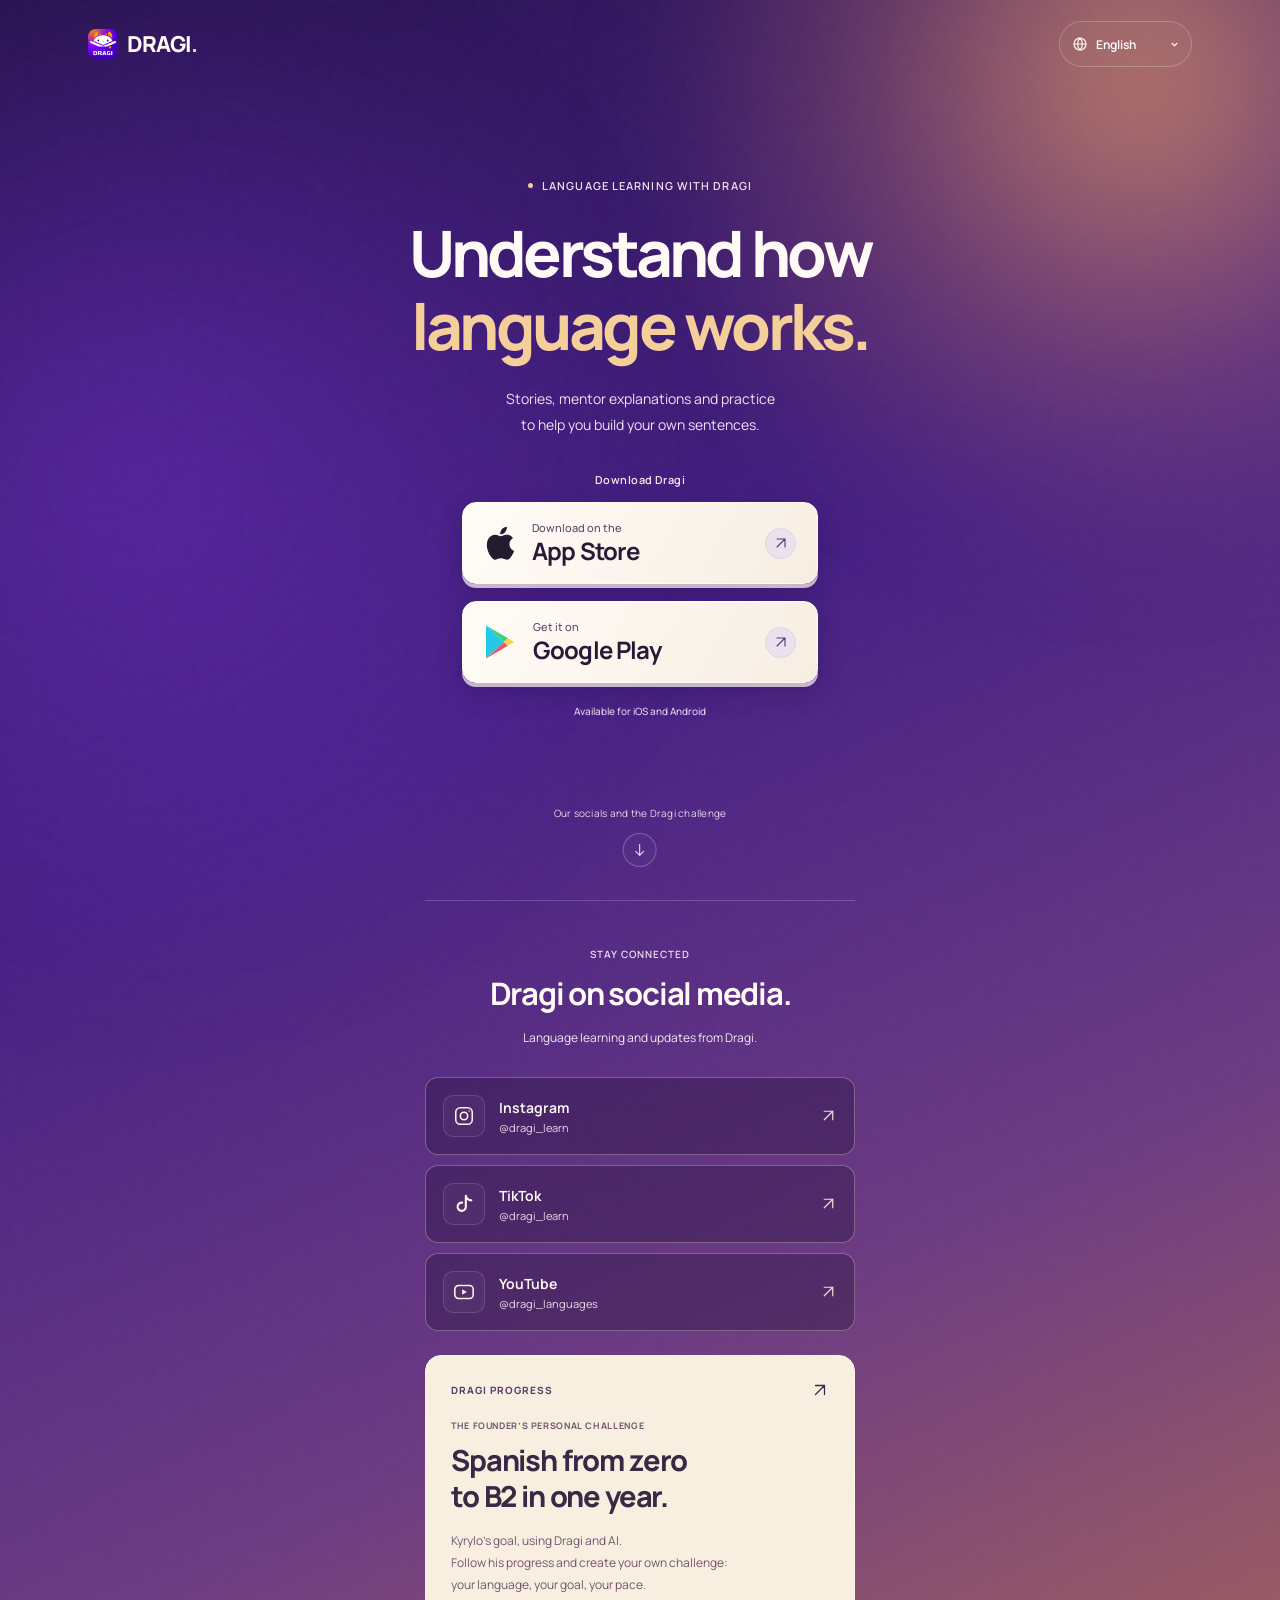
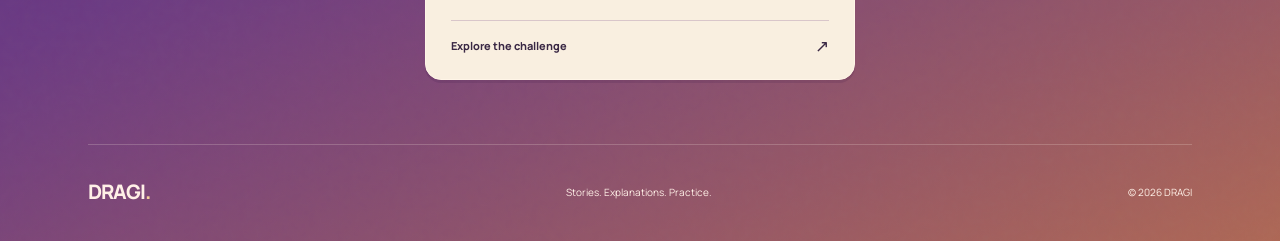
==== index.html @ 4026ea05 "Build multilingual Dragi social app download hub" ====
<!doctype html>
<html lang="en">
<head>
  <meta charset="UTF-8">
  <meta name="viewport" content="width=device-width, initial-scale=1, viewport-fit=cover">
  <meta name="theme-color" content="#32166b">
  <meta name="description" content="Learn languages through stories, mentor explanations and practice. Download Dragi for iOS and Android. Follow the founder’s Spanish challenge or create your own.">
  <meta property="og:type" content="website">
  <meta property="og:title" content="Dragi — understand how language works">
  <meta property="og:description" content="Learn languages through stories, mentor explanations and practice. Download Dragi for iOS and Android. Follow the founder’s Spanish challenge or create your own.">
  <meta property="og:image" content="https://dragi-app.github.io/dragi-linktree-social-media/assets/social-preview.png">
  <meta property="og:image:width" content="1200">
  <meta property="og:image:height" content="630">
  <meta property="og:image:alt" content="Dragi — understand how language works. Download for iOS and Android.">
  <meta name="twitter:card" content="summary_large_image">
  <title>Dragi — understand how language works</title>
  <link rel="icon" type="image/png" href="./assets/app-icon.png">
  <link rel="preload" href="./assets/manrope-variable.ttf" as="font" type="font/ttf" crossorigin>
  <link rel="stylesheet" href="./style.css">
  <script src="./app.js" defer></script>
</head>
<body>
  <a class="skip-link" href="#download" data-copy="skip">Skip to downloads</a>
  <svg class="icon-library" xmlns="http://www.w3.org/2000/svg" aria-hidden="true">
    <symbol id="i-arrow" viewBox="0 0 24 24"><path d="M6 18 18 6M6 6h12v12"/></symbol>
    <symbol id="i-down" viewBox="0 0 24 24"><path d="M12 4v16m-6-6 6 6 6-6"/></symbol>
    <symbol id="i-globe" viewBox="0 0 24 24"><circle cx="12" cy="12" r="9"/><path d="M3 12h18M12 3c5 5 5 13 0 18-5-5-5-13 0-18Z"/></symbol>
    <symbol id="i-chevron" viewBox="0 0 24 24"><path d="m8 10 4 4 4-4"/></symbol>
    <symbol id="i-instagram" viewBox="0 0 24 24"><rect x="3" y="3" width="18" height="18" rx="5"/><circle cx="12" cy="12" r="4"/><circle cx="17.5" cy="6.5" r=".8" fill="currentColor" stroke="none"/></symbol>
    <symbol id="i-tiktok" viewBox="0 0 24 24"><path d="M14 3v12a4.5 4.5 0 1 1-4-4.5M14 3c1 4 3 5 6 5" stroke-width="2.3"/></symbol>
    <symbol id="i-youtube" viewBox="0 0 24 24"><rect x="2" y="5" width="20" height="14" rx="4"/><path d="m10 9 5 3-5 3V9Z" fill="currentColor" stroke="none"/></symbol>
    <symbol id="i-spark" viewBox="0 0 24 24"><path d="m12 2 2.7 7.3L22 12l-7.3 2.7L12 22l-2.7-7.3L2 12l7.3-2.7L12 2Z" fill="currentColor" stroke="none"/></symbol>
    <symbol id="i-apple" viewBox="0 0 24 28"><path d="M19.7 14.6c0-3.2 2.6-4.8 2.7-4.9-1.5-2.2-3.8-2.5-4.6-2.5-2-.2-3.9 1.2-4.9 1.2-1 0-2.6-1.2-4.3-1.1-2.2 0-4.2 1.3-5.3 3.2-2.3 3.9-.6 9.7 1.6 12.9 1.1 1.5 2.3 3.2 4 3.1 1.6-.1 2.3-1 4.3-1s2.6 1 4.4 1c1.8 0 2.9-1.5 3.9-3.1 1.2-1.8 1.7-3.5 1.8-3.6-.1-.1-3.6-1.4-3.6-5.2ZM16.4 5.1c.9-1.1 1.5-2.6 1.3-4.1-1.3.1-2.9.9-3.8 2-.8.9-1.5 2.5-1.3 3.9 1.4.1 2.9-.7 3.8-1.8Z" fill="currentColor" stroke="none"/></symbol>
    <symbol id="i-play" viewBox="0 0 32 36"><path d="M2 1.5 20 18 2 34.5Z" fill="#25c9e8"/><path d="m2 1.5 22 12.8-4 3.7Z" fill="#38d27c"/><path d="m20 18 4 3.7L2 34.5Z" fill="#fa5264"/><path d="m24 14.3 5 2.9c.6.4.6 1.2 0 1.6l-5 2.9-4-3.7Z" fill="#ffcf50"/></symbol>
  </svg>

  <div class="ambient" aria-hidden="true"><div class="ambient-warm"></div><div class="ambient-violet"></div></div>
  <header class="site-header">
    <a class="wordmark" href="#download" aria-label="Dragi"><img src="./assets/app-icon.png" alt="" width="32" height="32"><span>DRAGI<span class="brand-period">.</span></span></a>
    <div class="language-picker">
      <svg class="icon" aria-hidden="true"><use href="#i-globe"/></svg>
      <label class="sr-only" for="language" data-copy="languageLabel">Page language</label>
      <select id="language" name="language">
        <option value="en" lang="en">English</option>
        <option value="uk" lang="uk">Українська</option>
        <option value="de" lang="de">Deutsch</option>
        <option value="es" lang="es">Español</option>
      </select>
      <svg class="icon picker-chevron" aria-hidden="true"><use href="#i-chevron"/></svg>
    </div>
  </header>

  <main>
    <section class="hero" id="download" aria-labelledby="hero-title">
      <div class="hero-content">
        <p class="eyebrow"><span aria-hidden="true"></span><span data-copy="eyebrow">Language learning with Dragi</span></p>
        <h1 id="hero-title"><span data-copy="title">Understand how</span><span class="title-accent" data-copy="titleAccent">language works.</span></h1>
        <p class="hero-description" data-copy="description">Stories, mentor explanations and practice
to help you build your own sentences.</p>

        <div class="download-area">
          <p class="download-label" data-copy="downloadLabel">Download Dragi</p>
          <div class="store-links">
            <div class="store-reveal"><a class="store-button" id="app-store" href="https://apps.apple.com/us/app/dragi-language-learning/id6502047535" aria-label="Download Dragi on the App Store" data-copy-aria="appleLabel">
              <svg class="store-icon apple-icon" aria-hidden="true"><use href="#i-apple"/></svg>
              <span class="store-copy"><span class="store-caption" data-copy="appleCaption">Download on the</span><span class="store-name">App Store</span></span>
              <span class="store-arrow"><svg class="icon" aria-hidden="true"><use href="#i-arrow"/></svg></span>
            </a></div>
            <div class="store-reveal"><a class="store-button" id="google-play" href="https://play.google.com/store/apps/details?id=ua.dragi.education" aria-label="Get Dragi on Google Play" data-copy-aria="googleLabel">
              <svg class="store-icon play-icon" aria-hidden="true"><use href="#i-play"/></svg>
              <span class="store-copy"><span class="store-caption" data-copy="googleCaption">Get it on</span><span class="store-name">Google Play</span></span>
              <span class="store-arrow"><svg class="icon" aria-hidden="true"><use href="#i-arrow"/></svg></span>
            </a></div>
          </div>
          <p class="download-note" data-copy="downloadNote">Available for iOS and Android</p>
        </div>
      </div>
      <a class="scroll-cue" href="#community"><span data-copy="scroll">Our socials and the Dragi challenge</span><span class="scroll-circle"><svg class="icon" aria-hidden="true"><use href="#i-down"/></svg></span></a>
    </section>

    <section class="community" id="community" aria-labelledby="community-title" tabindex="-1">
      <p class="section-eyebrow" data-copy="communityEyebrow">Stay connected</p>
      <h2 id="community-title" data-copy="communityTitle">Dragi on social media.</h2>
      <p class="section-description" data-copy="communityDescription">Language learning and updates from Dragi.</p>
      <div class="social-links">
        <a class="social-link scroll-reveal instagram" href="https://www.instagram.com/dragi_learn?xtok=MTc1dW4wb25ld21iOQ==" target="_blank" rel="noopener noreferrer">
          <span class="social-icon"><svg class="icon" aria-hidden="true"><use href="#i-instagram"/></svg></span><span class="social-copy"><span class="social-name">Instagram</span><span class="social-handle">@dragi_learn</span></span><svg class="icon link-arrow" aria-hidden="true"><use href="#i-arrow"/></svg>
        </a>
        <a class="social-link scroll-reveal tiktok" href="https://www.tiktok.com/@dragi_learn" target="_blank" rel="noopener noreferrer">
          <span class="social-icon"><svg class="icon" aria-hidden="true"><use href="#i-tiktok"/></svg></span><span class="social-copy"><span class="social-name">TikTok</span><span class="social-handle">@dragi_learn</span></span><svg class="icon link-arrow" aria-hidden="true"><use href="#i-arrow"/></svg>
        </a>
        <a class="social-link scroll-reveal youtube" href="https://www.youtube.com/@dragi_languages" target="_blank" rel="noopener noreferrer">
          <span class="social-icon"><svg class="icon" aria-hidden="true"><use href="#i-youtube"/></svg></span><span class="social-copy"><span class="social-name">YouTube</span><span class="social-handle">@dragi_languages</span></span><svg class="icon link-arrow" aria-hidden="true"><use href="#i-arrow"/></svg>
        </a>
      </div>
      <a class="progress-card scroll-reveal" id="progress-link" href="https://progress.dragi.app/en/" target="_blank" rel="noopener noreferrer">
        <div class="progress-top"><span class="progress-brand">DRAGI PROGRESS</span><svg class="icon" aria-hidden="true"><use href="#i-arrow"/></svg></div>
        <div class="progress-body"><p class="progress-eyebrow" data-copy="progressEyebrow">The founder’s personal challenge</p><h3 data-copy="progressTitle">Spanish from zero
to B2 in one year.</h3><p data-copy="progressDescription">Kyrylo’s goal, using Dragi and AI.
Follow his progress and create your own challenge:
your language, your goal, your pace.</p></div>
        <span class="progress-cta"><span data-copy="progressCta">Explore the challenge</span><span aria-hidden="true">↗</span></span>
      </a>
    </section>
  </main>
  <footer class="site-footer"><a class="footer-brand" href="#download">DRAGI<span>.</span></a><p data-copy="footer">Stories. Explanations. Practice.</p><span>© <span id="year">2026</span> DRAGI</span></footer>
</body>
</html>
---- style.css ----
@font-face {
  font-family: Manrope;
  src: url('./assets/manrope-variable.ttf') format('truetype');
  font-weight: 200 800;
  font-style: normal;
  font-display: swap;
}
:root {
  font-family: Manrope, "Avenir Next", "Segoe UI", sans-serif;
  color: #fffaf5;
  background: #32166b;
  color-scheme: dark;
  font-synthesis: none;
  -webkit-font-smoothing: antialiased;
  --cream: #f5cf9a;
  --ink: #281a36;
}
*, *::before, *::after { box-sizing: border-box; }
html { scroll-behavior: smooth; scroll-padding-top: 24px; }
body { margin: 0; min-width: 280px; position: relative; isolation: isolate; }
a { color: inherit; text-decoration: none; -webkit-tap-highlight-color: transparent; }
button, select { font: inherit; }
svg, img { display: block; }
::selection { background: #f5cf9a; color: #32166b; }
:focus-visible { outline: 3px solid #f5cf9a; outline-offset: 5px; }
.sr-only { position: absolute; width: 1px; height: 1px; overflow: hidden; clip-path: inset(50%); white-space: nowrap; }
.icon-library { position: absolute; width: 0; height: 0; overflow: hidden; }
.icon { width: 24px; height: 24px; fill: none; stroke: currentColor; stroke-width: 1.7; stroke-linecap: round; stroke-linejoin: round; flex-shrink: 0; }
.skip-link { position: fixed; top: -100px; left: 16px; z-index: 10; padding: 14px 20px; background: #fff9ef; color: var(--ink); border-radius: 10px; }
.skip-link:focus { top: 16px; }

/* A slower, deeper version of the Dragi purple-to-orange gradient. */
.ambient { position: absolute; inset: 0; z-index: -2; overflow: hidden; background: linear-gradient(155deg, #28134f 0%, #462085 39%, #6c3b83 68%, #ae6856 100%); pointer-events: none; }
.ambient::after { content: ""; position: absolute; inset: 0; opacity: .035; background-image: url("data:image/svg+xml,%3Csvg viewBox='0 0 180 180' xmlns='http://www.w3.org/2000/svg'%3E%3Cfilter id='n'%3E%3CfeTurbulence type='fractalNoise' baseFrequency='.8' numOctaves='3' stitchTiles='stitch'/%3E%3C/filter%3E%3Cpath fill='%23fff' filter='url(%23n)' opacity='.65' d='M0 0h180v180H0z'/%3E%3C/svg%3E"); }
.ambient-warm, .ambient-violet { position: absolute; border-radius: 50%; filter: blur(55px); will-change: transform; }
.ambient-warm { width: 1000px; height: 1000px; top: -420px; right: calc(50% - 1000px); background: radial-gradient(ellipse, #f1a366b3, #c877674d 40%, transparent 70%); animation: warm-drift 30s ease-in-out infinite alternate; }
.ambient-violet { width: 1100px; height: 1100px; top: -70px; left: calc(50% - 1050px); background: radial-gradient(ellipse, #7632d47a, transparent 67%); animation: violet-drift 34s ease-in-out infinite alternate; }
.site-header { max-width: 1168px; margin: auto; height: 88px; padding: 24px 32px; display: flex; align-items: center; justify-content: space-between; gap: 12px; animation: fade-in .5s ease-out both; }
.wordmark { display: flex; align-items: center; gap: 9px; font-size: 22px; font-weight: 800; letter-spacing: -1px; min-height: 44px; }
.wordmark img { border-radius: 8px; width: 30px; height: 30px; }
.brand-period { color: var(--cream); }
.language-picker { display: flex; align-items: center; position: relative; border: 1px solid #ffffff38; border-radius: 24px; min-height: 44px; background: #ffffff05; }
.language-picker > .icon:first-child { position: absolute; left: 12px; width: 16px; height: 16px; pointer-events: none; }
.language-picker select { appearance: none; -webkit-appearance: none; border: 0; background: transparent; color: #fff; border-radius: 24px; cursor: pointer; font-size: 12px; font-weight: 600; min-height: 44px; padding: 10px 30px 10px 36px; max-width: 160px; }
.language-picker option { color: var(--ink); background: #fffaf5; }
.picker-chevron { position: absolute; right: 9px; width: 15px; height: 15px; pointer-events: none; }

.hero { position: relative; min-height: calc(100svh - 88px); min-height: max(620px, calc(100svh - 88px)); display: flex; align-items: center; flex-direction: column; justify-content: center; padding: 20px 24px 112px; text-align: center; }
.hero-content { width: 100%; max-width: 740px; }
.eyebrow { display: flex; align-items: center; justify-content: center; gap: 9px; font-size: 11px; letter-spacing: .1em; font-weight: 600; text-transform: uppercase; margin: 0 0 24px; color: #f0dfef; animation: copy-enter .65s ease-out both; }
.eyebrow > span:first-child { width: 5px; height: 5px; border-radius: 50%; background: var(--cream); }
h1 { font-size: clamp(40px, 5.1vw, 64px); letter-spacing: -.055em; line-height: 1.13; font-weight: 750; margin: 0; animation: copy-enter .65s .06s ease-out both; }
h1 > span { display: block; }
.title-accent { color: var(--cream); }
.hero-description { white-space: pre-line; font-size: 14px; line-height: 1.85; color: #eee3f6; max-width: 460px; margin: 24px auto 0; animation: copy-enter .65s .12s ease-out both; }
.download-area { max-width: 356px; margin: 34px auto 0; }
.download-label { font-size: 11px; font-weight: 600; margin: 0 0 15px; letter-spacing: .04em; color: #f5e9ed; animation: fade-in .5s .18s ease-out both; }
.store-links { display: flex; flex-direction: column; gap: 17px; }
/* Entrance transforms live on wrappers; hover and touch remain independent. */
.store-reveal { animation: store-enter .72s .2s cubic-bezier(.16, 1, .3, 1) both; }
.store-reveal:nth-child(2) { animation-delay: .34s; }
.store-reveal:focus-within { animation: none; }
.store-button { --tilt-x: 0deg; --tilt-y: 0deg; position: relative; isolation: isolate; display: flex; align-items: center; gap: 17px; min-height: 82px; padding: 15px 21px; color: var(--ink); background: linear-gradient(120deg, #fffcf7, #f7eee2); border: 1px solid #fffaf2; border-radius: 14px; box-shadow: 0 4px 0 #c9b7ce, 0 10px 26px #14072c33; text-align: left; transform: perspective(650px) rotateX(var(--tilt-x)) rotateY(var(--tilt-y)); transition: transform .2s ease, box-shadow .2s ease, background .2s; overflow: hidden; touch-action: manipulation; }
.store-button::before { content: ""; position: absolute; inset: -20% -65%; background: linear-gradient(110deg, transparent 36%, #fff9 49%, transparent 62%); transform: translateX(-45%); transition: transform .55s ease; pointer-events: none; z-index: -1; }
.store-icon { width: 32px; height: 36px; flex-shrink: 0; fill: none; stroke: none; }
.apple-icon { color: #221c2e; width: 31px; height: 37px; }
.store-copy { display: block; flex: 1; min-width: 0; }
.store-caption { display: block; font-size: 11px; line-height: 1.5; font-weight: 500; color: #5a4b68; }
.store-name { display: block; font-size: 24px; font-weight: 700; line-height: 1.25; letter-spacing: -.035em; }
.store-arrow { width: 31px; height: 31px; display: grid; place-items: center; background: #eae2ef; border: 1px solid #dfd2e5; border-radius: 50%; color: #5b3974; flex-shrink: 0; transition: background .15s, color .15s; }
.store-arrow .icon { width: 16px; height: 16px; }
.download-note { font-size: 10px; color: #e1d3ec; margin: 21px 0 0; font-weight: 500; animation: fade-in .6s .45s ease-out both; }
.scroll-cue { position: absolute; left: 50%; bottom: 26px; transform: translateX(-50%); display: flex; flex-direction: column; align-items: center; gap: 13px; width: max-content; max-width: calc(100% - 32px); min-height: 68px; color: #e5d7ed; font-size: 10px; letter-spacing: .025em; animation: fade-in .6s .55s ease-out both; }
.scroll-circle { display: grid; place-items: center; width: 34px; height: 34px; border-radius: 50%; border: 1px solid #ffffff42; background: #ffffff05; transition: background .2s; }
.scroll-circle .icon { width: 16px; height: 16px; }

.community { width: calc(100% - 40px); max-width: 430px; margin: auto; padding: 46px 0 64px; text-align: center; scroll-margin-top: 24px; border-top: 1px solid #ffffff2e; }
.community:focus { outline: none; }
.section-eyebrow { font-size: 10px; font-weight: 600; letter-spacing: .1em; text-transform: uppercase; color: #eddded; margin: 0 0 14px; }
h2 { font-size: 31px; line-height: 1.2; letter-spacing: -.04em; margin: 0; font-weight: 700; }
.section-description { font-size: 12px; line-height: 1.8; color: #f3e9f3; margin: 15px 0 28px; }
.social-links { display: flex; flex-direction: column; gap: 10px; }
.social-link { display: flex; align-items: center; gap: 14px; padding: 15px 17px; min-height: 78px; text-align: left; border: 1px solid #fff5e74a; border-radius: 13px; background: #2b153f66; transition: transform .2s, background .2s, border-color .2s; touch-action: manipulation; }
.social-icon { display: grid; place-items: center; width: 42px; height: 42px; border: 1px solid #ffffff24; border-radius: 10px; background: #ffffff09; color: #fff4e7; flex-shrink: 0; }
.social-icon .icon { width: 22px; height: 22px; }
.social-copy { flex: 1; min-width: 0; }
.social-name { display: block; font-size: 14px; font-weight: 650; line-height: 1.5; }
.social-handle { display: block; font-size: 11px; color: #ecdae9; margin-top: 2px; overflow-wrap: anywhere; }
.link-arrow { width: 17px; height: 17px; color: #f3ded3; }
.progress-card { display: block; background: #f9efe0; color: #3a2844; border: 1px solid #fff5e7; border-radius: 16px; margin-top: 24px; padding: 25px; text-align: left; box-shadow: 0 3px 0 #3b1a4226; overflow: hidden; transition: transform .2s, box-shadow .2s; touch-action: manipulation; }
.progress-top { display: flex; justify-content: space-between; align-items: center; gap: 14px; }
.progress-brand { font-size: 10px; font-weight: 750; letter-spacing: .1em; color: #5c3b65; }
.progress-eyebrow { font-size: 9px; font-weight: 700; letter-spacing: .07em; text-transform: uppercase; color: #79566d; line-height: 1.7; }
.progress-top > .icon { width: 18px; height: 18px; }
.progress-body { margin: 19px 0 23px; }
.progress-body h3 { font-size: 29px; font-weight: 750; line-height: 1.24; letter-spacing: -.04em; margin: 0; white-space: pre-line; }
.progress-body p { font-size: 12px; line-height: 1.85; margin: 15px 0 0; color: #71546a; white-space: pre-line; }
.progress-body .progress-eyebrow { font-size: 9px; line-height: 1.7; margin: 0 0 10px; }
.progress-cta { display: flex; justify-content: space-between; align-items: center; gap: 12px; font-size: 11px; font-weight: 750; border-top: 1px solid #d9c6ca; padding-top: 16px; }
.progress-cta > span:last-child { font-size: 17px; line-height: 1; }
.site-footer { max-width: 1104px; width: calc(100% - 64px); border-top: 1px solid #fff5e733; margin: auto; padding: 25px 0 27px; display: flex; align-items: center; justify-content: space-between; gap: 15px; color: #fff0e7; font-size: 10px; }
.site-footer p { margin: 0; }
.footer-brand { font-size: 20px; font-weight: 800; letter-spacing: -1px; min-height: 44px; display: flex; align-items: center; }
.footer-brand span { color: var(--cream); }
.has-scroll-reveal .scroll-reveal { opacity: 0; transform: translateY(18px); transition: opacity .6s ease, transform .6s cubic-bezier(.16, 1, .3, 1), background .2s, border-color .2s, box-shadow .2s; }
.has-scroll-reveal .scroll-reveal.is-visible { opacity: 1; transform: none; }
.has-scroll-reveal .social-link:nth-child(2) { transition-delay: .07s, .07s, 0s, 0s, 0s; }
.has-scroll-reveal .social-link:nth-child(3) { transition-delay: .14s, .14s, 0s, 0s, 0s; }
.has-scroll-reveal .scroll-reveal:focus-within { opacity: 1; transform: none; }
.tap-ripple { position: absolute; width: 30px; height: 30px; margin: -15px; border-radius: 50%; background: #8757b433; pointer-events: none; animation: tap-wave .55s ease-out forwards; }
@media (hover: hover) and (pointer: fine) {
  .store-button:hover { transform: perspective(650px) translateY(-3px) rotateX(var(--tilt-x)) rotateY(var(--tilt-y)); box-shadow: 0 7px 0 #c9b7ce, 0 18px 30px #14072c40; }
  .store-button:hover::before { transform: translateX(45%); }
  .store-button:hover .store-arrow { background: #d8c5e5; }
  .social-link:hover, .has-scroll-reveal .social-link.is-visible:hover { transform: translateY(-2px); background: #2b153f99; border-color: #fff5e780; }
  .progress-card:hover, .has-scroll-reveal .progress-card.is-visible:hover { transform: translateY(-2px); box-shadow: 0 5px 0 #3b1a4226; }
  .scroll-cue:hover .scroll-circle { background: #ffffff1a; }
}
.store-button:active, .store-button.is-pressed { transform: translateY(4px) scale(.99); background: #fffaf2; box-shadow: 0 1px 0 #c9b7ce, 0 4px 12px #14072c26; transition-duration: .08s; }
.store-button:active::before, .store-button.is-pressed::before { transform: translateX(45%); }
.store-button:active .store-arrow, .store-button.is-pressed .store-arrow { color: #fff; background: #694289; }
.social-link:active, .has-scroll-reveal .social-link.is-visible:active { transform: translateY(2px) scale(.995); background: #2b153fa6; }
.has-scroll-reveal .social-link.is-visible:active { transition-delay: 0s; }
.progress-card:active, .has-scroll-reveal .progress-card.is-visible:active { transform: translateY(2px) scale(.995); box-shadow: none; }

@media (max-width: 600px) {
  .site-header { height: 76px; padding: 16px 22px; }
  .wordmark { font-size: 21px; gap: 8px; }
  .wordmark img { width: 28px; height: 28px; }
  .language-picker select { font-size: 11px; max-width: 150px; }
  .hero { min-height: max(580px, calc(100svh - 76px)); padding: 18px 24px 112px; }
  .eyebrow { font-size: 9px; letter-spacing: .08em; margin-bottom: 23px; }
  h1 { font-size: clamp(32px, 8.8vw, 41px); line-height: 1.17; letter-spacing: -.05em; }
  .hero-description { font-size: 12px; line-height: 1.85; margin-top: 22px; }
  .download-area { margin-top: 30px; max-width: 348px; }
  .download-label { font-size: 10px; margin-bottom: 14px; }
  .store-button { min-height: 78px; padding: 13px 20px; gap: 16px; }
  .store-name { font-size: 23px; }
  .store-caption { font-size: 10px; }
  .store-icon { width: 29px; height: 33px; }
  .apple-icon { width: 28px; height: 34px; }
  .store-arrow { width: 30px; height: 30px; }
  .download-note { font-size: 9px; margin-top: 20px; }
  .scroll-cue { bottom: 24px; font-size: 9px; gap: 12px; }
  .ambient-warm { top: -250px; right: -540px; width: 900px; height: 900px; }
  .ambient-violet { top: 60px; left: -580px; width: 950px; height: 950px; }
  .community { max-width: 380px; padding-top: 38px; padding-bottom: 42px; }
  .section-eyebrow { font-size: 9px; }
  h2 { font-size: 27px; }
  .progress-card { padding: 23px; }
  .progress-body h3 { font-size: 27px; }
  .site-footer { width: calc(100% - 44px); padding: 20px 0 25px; display: grid; grid-template-columns: 1fr auto; gap: 7px 12px; }
  .footer-brand { grid-row: 1 / 3; }
  .site-footer p, .site-footer > span { text-align: right; font-size: 9px; }
}
@media (max-width: 359px) {
  .site-header { padding-inline: 16px; }
  .hero { padding-inline: 19px; }
  .eyebrow { font-size: 8px; }
  h1 { font-size: 30px; }
  .hero-description { font-size: 11px; }
  .store-button { padding-inline: 17px; }
  .store-name { font-size: 22px; }
  .progress-card { padding: 20px; }
  .progress-body h3 { font-size: 25px; }
  .progress-body p { font-size: 11px; }
  h2 { font-size: 25px; }
}
@media (max-height: 740px) and (max-width: 600px) {
  .hero { min-height: calc(100svh - 76px); padding-top: 16px; padding-bottom: 98px; }
  .eyebrow { margin-bottom: 18px; }
  h1 { font-size: 32px; }
  .hero-description { margin-top: 17px; font-size: 11px; }
  .download-area { margin-top: 24px; }
  .store-button { min-height: 73px; }
  .download-note { margin-top: 17px; }
  .scroll-cue { bottom: 17px; }
}
@media (max-width: 359px) and (max-height: 650px) {
  .hero { padding-top: 14px; padding-bottom: 83px; }
  .eyebrow { margin-bottom: 15px; }
  h1 { font-size: 29px; }
  .hero-description { font-size: 10px; margin-top: 15px; }
  .download-area { margin-top: 21px; }
  .download-label { margin-bottom: 12px; }
  .store-links { gap: 14px; }
  .store-button { min-height: 70px; }
  .download-note { margin-top: 16px; }
  .scroll-cue { bottom: 12px; min-height: 50px; gap: 7px; font-size: 8px; }
  .scroll-circle { width: 29px; height: 29px; }
}
@keyframes fade-in { from { opacity: 0; } to { opacity: 1; } }
@keyframes copy-enter { from { opacity: 0; transform: translateY(10px); } to { opacity: 1; transform: none; } }
@keyframes store-enter { from { opacity: 0; transform: translateY(25px) scale(.965); } 72% { opacity: 1; transform: translateY(-2px) scale(1.003); } to { opacity: 1; transform: none; } }
@keyframes warm-drift { to { transform: translate(-9%, 13%) scale(1.08); } }
@keyframes violet-drift { to { transform: translate(14%, -5%) scale(1.05); } }
@keyframes tap-wave { to { transform: scale(20); opacity: 0; } }
@media (prefers-reduced-motion: reduce) {
  html { scroll-behavior: auto; }
  *, *::before, *::after { animation: none !important; transition: none !important; }
  .ambient-warm, .ambient-violet { will-change: auto; }
  .store-button { --tilt-x: 0deg !important; --tilt-y: 0deg !important; }
  .has-scroll-reveal .scroll-reveal { opacity: 1; transform: none; }
}
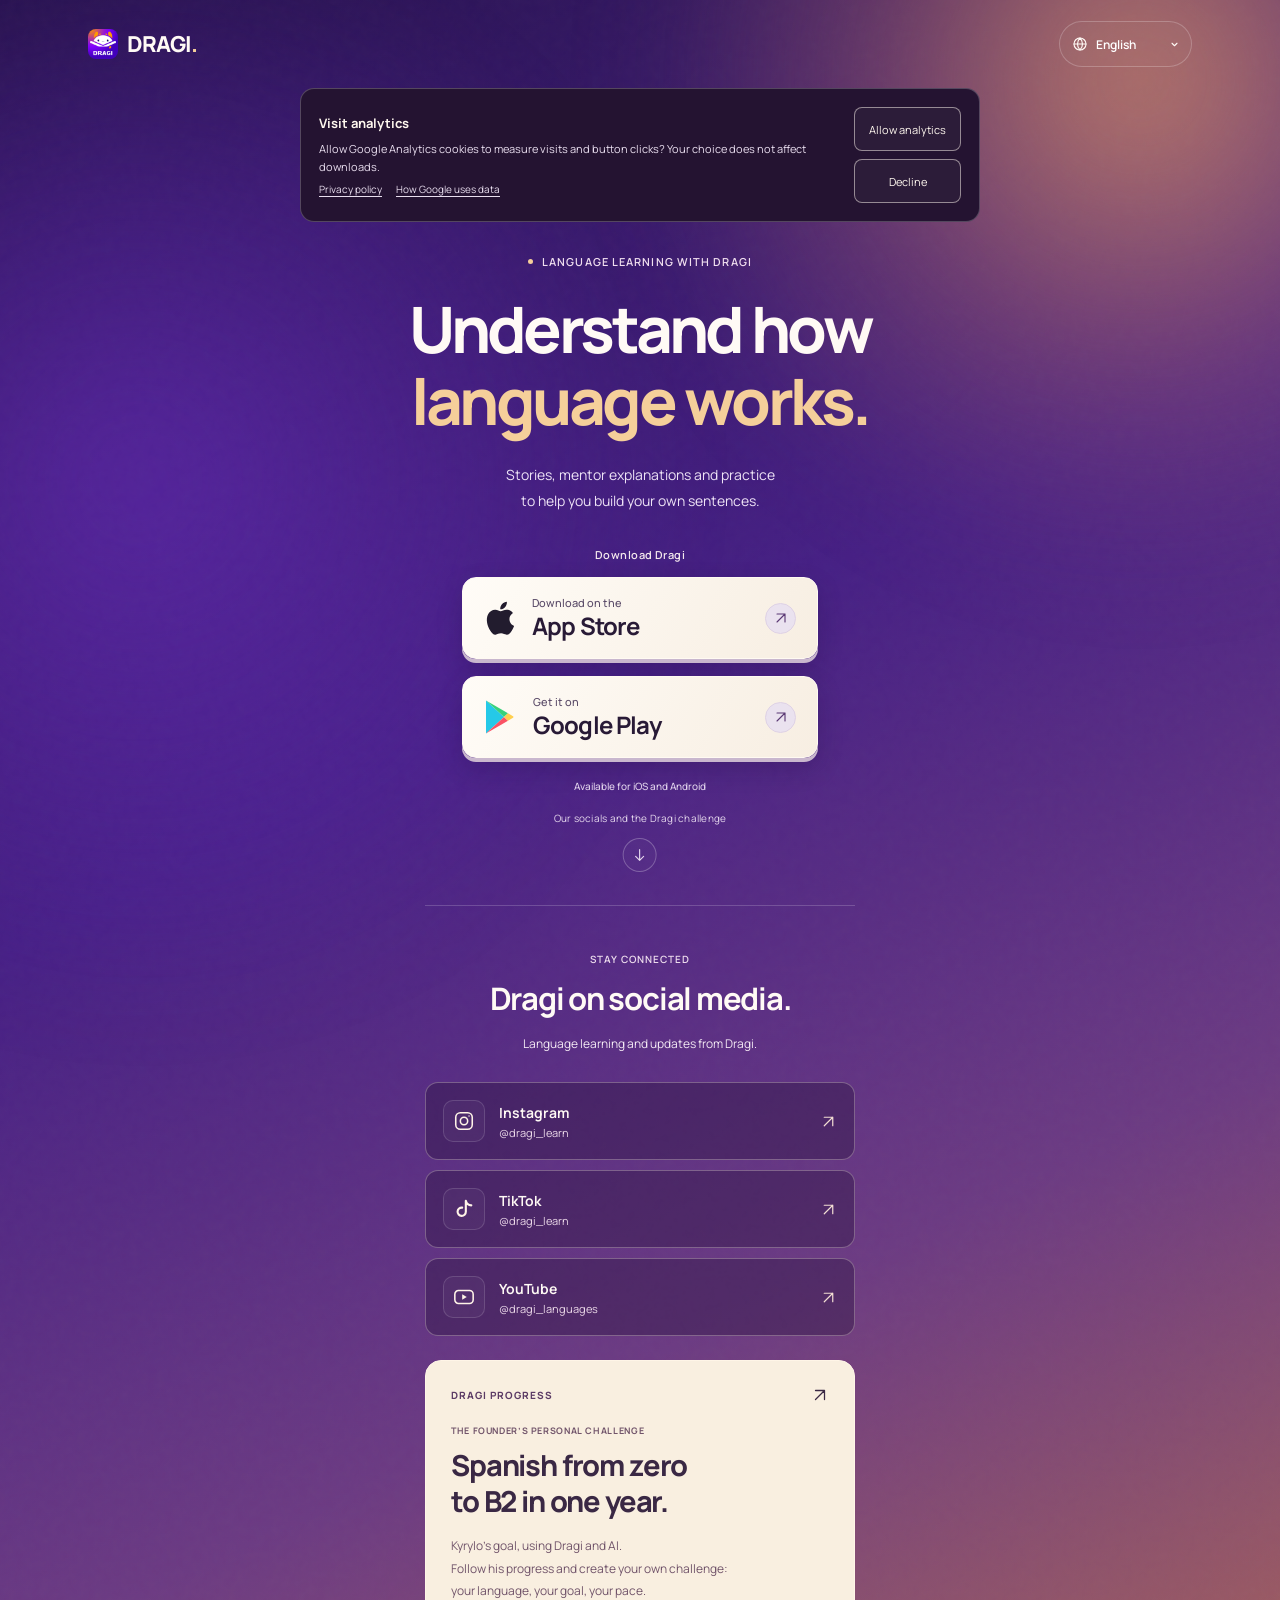
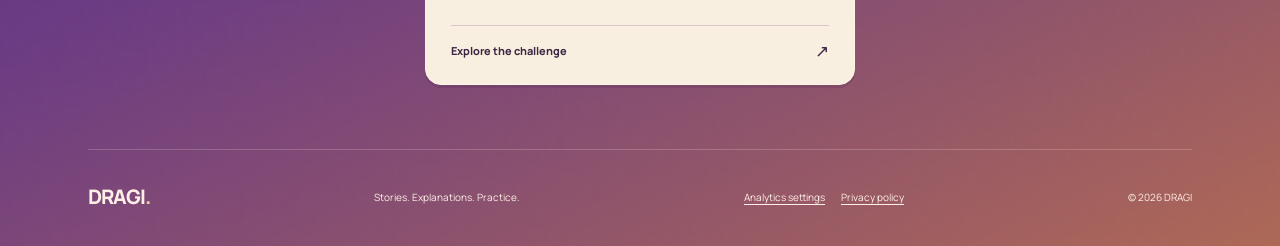
==== commit 8b3ca1c5: "Add consent-based GA4 analytics and social campaign links" ====
--- a/index.html
+++ b/index.html
@@ -8,7 +8,7 @@
   <meta property="og:type" content="website">
   <meta property="og:title" content="Dragi — understand how language works">
   <meta property="og:description" content="Learn languages through stories, mentor explanations and practice. Download Dragi for iOS and Android. Follow the founder’s Spanish challenge or create your own.">
-  <meta property="og:image" content="https://dragi-app.github.io/dragi-linktree-social-media/assets/social-preview.png">
+  <meta property="og:image" content="https://social.links.dragi.app/assets/social-preview.png">
   <meta property="og:image:width" content="1200">
   <meta property="og:image:height" content="630">
   <meta property="og:image:alt" content="Dragi — understand how language works. Download for iOS and Android.">
@@ -18,6 +18,7 @@
   <link rel="preload" href="./assets/manrope-variable.ttf" as="font" type="font/ttf" crossorigin>
   <link rel="stylesheet" href="./style.css">
   <script src="./app.js" defer></script>
+  <script src="./analytics.js" defer></script>
 </head>
 <body>
   <a class="skip-link" href="#download" data-copy="skip">Skip to downloads</a>
@@ -50,6 +51,10 @@
     </div>
   </header>
 
+  <aside class="consent-banner" id="analytics-consent" aria-labelledby="analytics-consent-title" hidden>
+    <div class="consent-copy"><h2 id="analytics-consent-title" data-consent-copy="title">Visit analytics</h2><p data-consent-copy="body">Allow Google Analytics cookies to measure visits and button clicks? Your choice does not affect downloads.</p><div class="consent-notices"><a href="https://dragi.app/privacy-policy" target="_blank" rel="noopener noreferrer" data-consent-copy="policy">Privacy policy</a><a href="https://policies.google.com/technologies/partner-sites" target="_blank" rel="noopener noreferrer" data-consent-copy="privacy">How Google uses data</a></div></div>
+    <div class="consent-actions"><button type="button" id="analytics-allow" data-consent-copy="allow">Allow analytics</button><button type="button" id="analytics-deny" data-consent-copy="deny">Decline</button></div>
+  </aside>
   <main>
     <section class="hero" id="download" aria-labelledby="hero-title">
       <div class="hero-content">
@@ -103,6 +108,6 @@
       </a>
     </section>
   </main>
-  <footer class="site-footer"><a class="footer-brand" href="#download">DRAGI<span>.</span></a><p data-copy="footer">Stories. Explanations. Practice.</p><span>© <span id="year">2026</span> DRAGI</span></footer>
+  <footer class="site-footer"><a class="footer-brand" href="#download">DRAGI<span>.</span></a><p data-copy="footer">Stories. Explanations. Practice.</p><div class="footer-legal"><button type="button" class="analytics-settings" id="analytics-settings" data-consent-copy="settings" hidden>Analytics settings</button><a href="https://dragi.app/privacy-policy" target="_blank" rel="noopener noreferrer" data-consent-copy="policy">Privacy policy</a></div><span>© <span id="year">2026</span> DRAGI</span></footer>
 </body>
 </html>
--- a/style.css
+++ b/style.css
@@ -102,6 +102,20 @@
 .site-footer p { margin: 0; }
 .footer-brand { font-size: 20px; font-weight: 800; letter-spacing: -1px; min-height: 44px; display: flex; align-items: center; }
 .footer-brand span { color: var(--cream); }
+.analytics-settings { color: inherit; border: 0; background: transparent; padding: 10px 0; min-height: 44px; cursor: pointer; font-size: 10px; text-decoration: underline; text-underline-offset: 3px; }
+.footer-legal { display: flex; align-items: center; gap: 16px; }
+.footer-legal > a { text-decoration: underline; text-underline-offset: 3px; min-height: 44px; display: flex; align-items: center; }
+.consent-banner { width: calc(100% - 44px); max-width: 680px; margin: 0 auto 12px; padding: 18px; background: #241331; color: #fff8ef; border: 1px solid #ffffff38; border-radius: 14px; display: flex; align-items: center; gap: 22px; }
+.consent-banner[hidden], .analytics-settings[hidden] { display: none; }
+.consent-banner:not([hidden]) + main .hero { min-height: calc(100svh - 310px); }
+.consent-copy { flex: 1; }
+.consent-copy h2 { font-size: 13px; letter-spacing: 0; line-height: 1.5; }
+.consent-copy p { font-size: 11px; line-height: 1.65; margin: 6px 0; color: #e9deef; }
+.consent-copy a { font-size: 10px; text-decoration: underline; text-underline-offset: 3px; color: #e9deef; }
+.consent-notices { display: flex; flex-wrap: wrap; gap: 5px 14px; }
+.consent-actions { display: grid; gap: 8px; flex-shrink: 0; }
+.consent-actions button { min-height: 44px; padding: 10px 14px; border: 1px solid #fff7ef80; background: #ffffff0a; color: #fff8ef; border-radius: 8px; font-size: 11px; cursor: pointer; }
+.consent-actions button:hover { background: #ffffff1a; }
 .has-scroll-reveal .scroll-reveal { opacity: 0; transform: translateY(18px); transition: opacity .6s ease, transform .6s cubic-bezier(.16, 1, .3, 1), background .2s, border-color .2s, box-shadow .2s; }
 .has-scroll-reveal .scroll-reveal.is-visible { opacity: 1; transform: none; }
 .has-scroll-reveal .social-link:nth-child(2) { transition-delay: .07s, .07s, 0s, 0s, 0s; }
@@ -150,8 +164,13 @@
   .progress-card { padding: 23px; }
   .progress-body h3 { font-size: 27px; }
   .site-footer { width: calc(100% - 44px); padding: 20px 0 25px; display: grid; grid-template-columns: 1fr auto; gap: 7px 12px; }
-  .footer-brand { grid-row: 1 / 3; }
+  .footer-brand { grid-row: 1 / 4; }
   .site-footer p, .site-footer > span { text-align: right; font-size: 9px; }
+  .analytics-settings { text-align: right; font-size: 9px; }
+  .footer-legal { grid-column: 2; display: grid; gap: 0; justify-items: end; font-size: 9px; }
+  .consent-banner { display: block; padding: 15px; }
+  .consent-actions { display: flex; gap: 10px; margin-top: 12px; }
+  .consent-actions button { flex: 1; padding-inline: 10px; }
 }
 @media (max-width: 359px) {
   .site-header { padding-inline: 16px; }
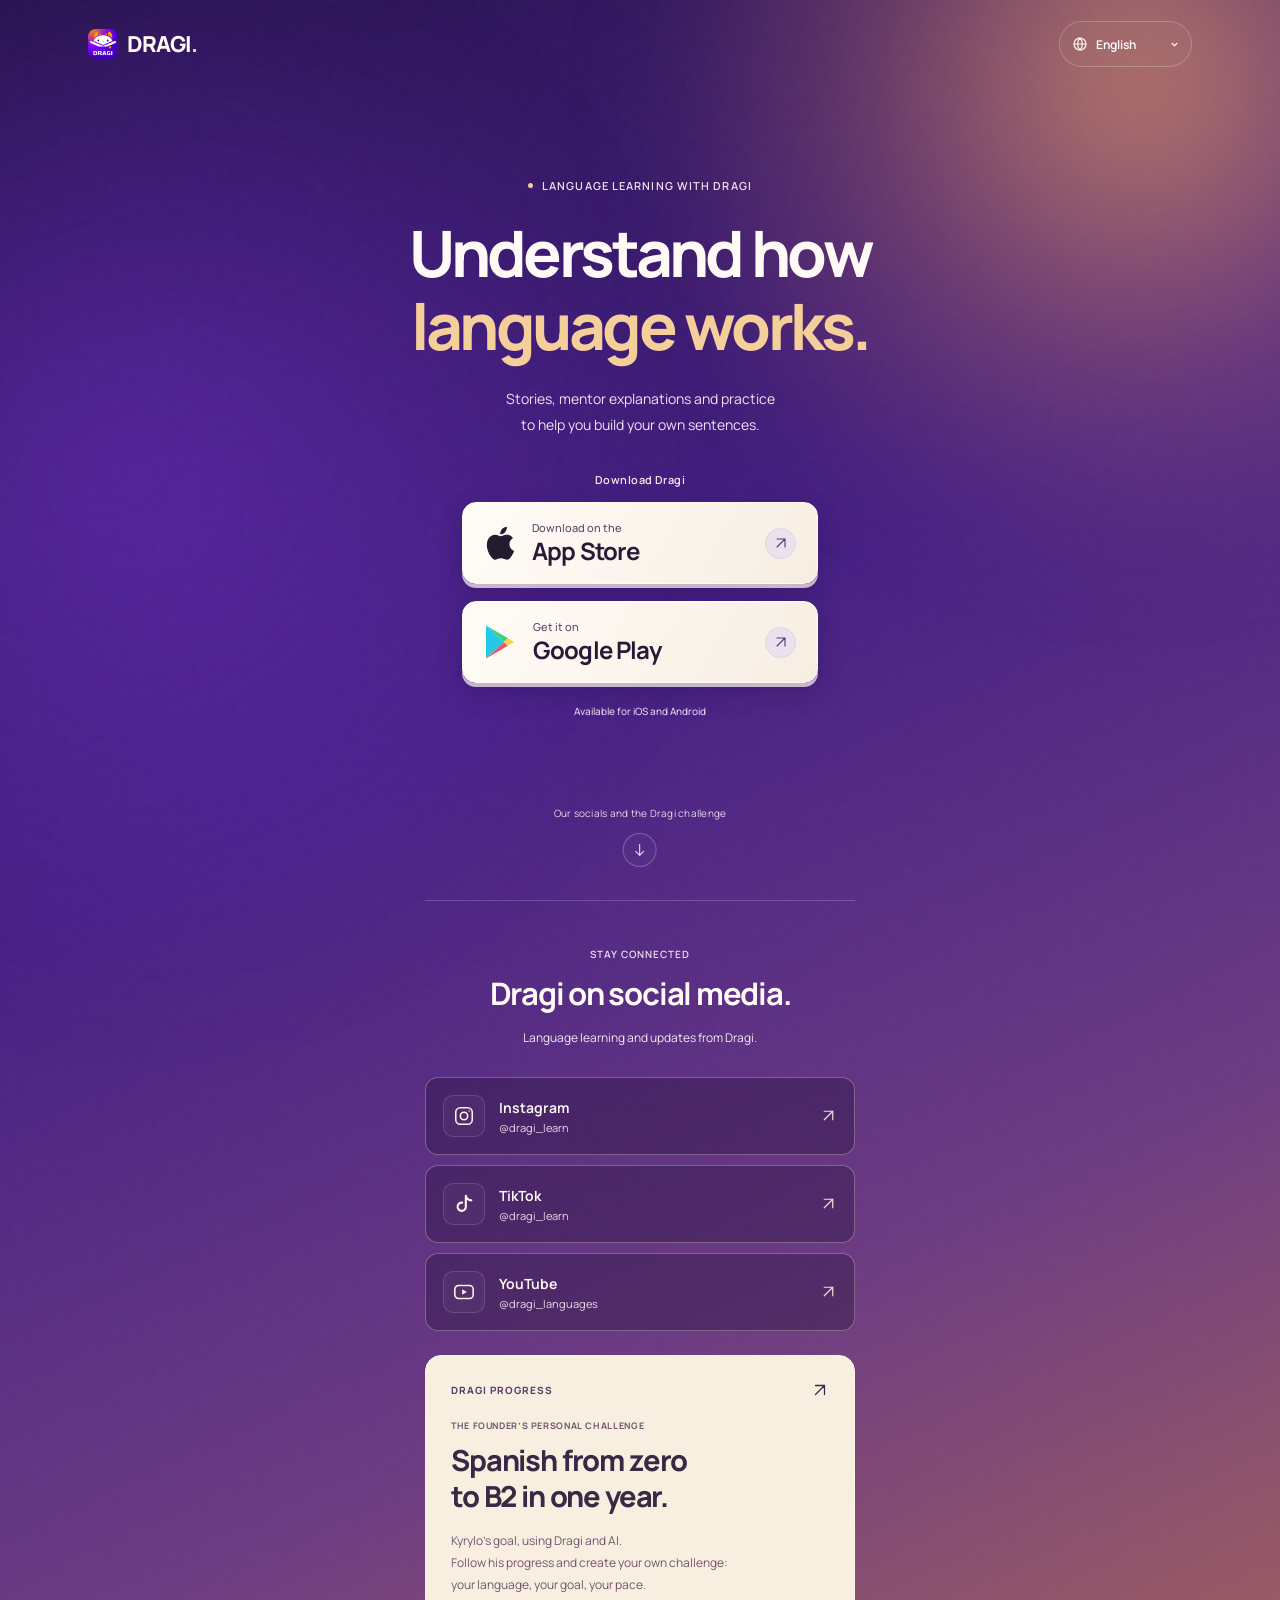
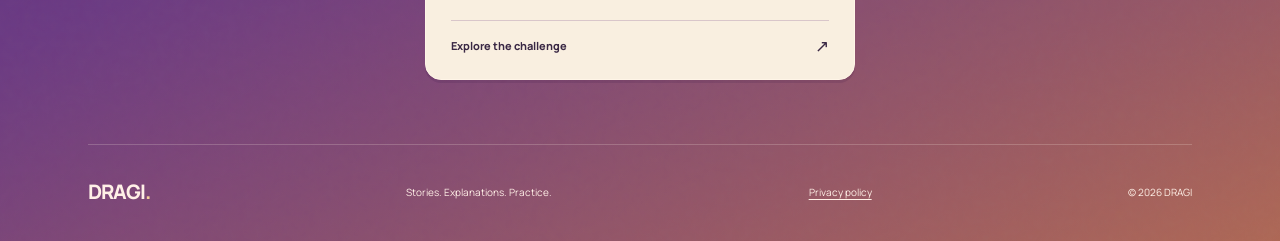
==== commit 183c93a4: "Remove analytics confirmation from social links" ====
--- a/index.html
+++ b/index.html
@@ -51,10 +51,6 @@
     </div>
   </header>
 
-  <aside class="consent-banner" id="analytics-consent" aria-labelledby="analytics-consent-title" hidden>
-    <div class="consent-copy"><h2 id="analytics-consent-title" data-consent-copy="title">Visit analytics</h2><p data-consent-copy="body">Allow Google Analytics cookies to measure visits and button clicks? Your choice does not affect downloads.</p><div class="consent-notices"><a href="https://dragi.app/privacy-policy" target="_blank" rel="noopener noreferrer" data-consent-copy="policy">Privacy policy</a><a href="https://policies.google.com/technologies/partner-sites" target="_blank" rel="noopener noreferrer" data-consent-copy="privacy">How Google uses data</a></div></div>
-    <div class="consent-actions"><button type="button" id="analytics-allow" data-consent-copy="allow">Allow analytics</button><button type="button" id="analytics-deny" data-consent-copy="deny">Decline</button></div>
-  </aside>
   <main>
     <section class="hero" id="download" aria-labelledby="hero-title">
       <div class="hero-content">
@@ -108,6 +104,6 @@
       </a>
     </section>
   </main>
-  <footer class="site-footer"><a class="footer-brand" href="#download">DRAGI<span>.</span></a><p data-copy="footer">Stories. Explanations. Practice.</p><div class="footer-legal"><button type="button" class="analytics-settings" id="analytics-settings" data-consent-copy="settings" hidden>Analytics settings</button><a href="https://dragi.app/privacy-policy" target="_blank" rel="noopener noreferrer" data-consent-copy="policy">Privacy policy</a></div><span>© <span id="year">2026</span> DRAGI</span></footer>
+  <footer class="site-footer"><a class="footer-brand" href="#download">DRAGI<span>.</span></a><p data-copy="footer">Stories. Explanations. Practice.</p><div class="footer-legal"><a href="https://dragi.app/privacy-policy" target="_blank" rel="noopener noreferrer" data-copy="privacy">Privacy policy</a></div><span>© <span id="year">2026</span> DRAGI</span></footer>
 </body>
 </html>
--- a/style.css
+++ b/style.css
@@ -102,20 +102,8 @@
 .site-footer p { margin: 0; }
 .footer-brand { font-size: 20px; font-weight: 800; letter-spacing: -1px; min-height: 44px; display: flex; align-items: center; }
 .footer-brand span { color: var(--cream); }
-.analytics-settings { color: inherit; border: 0; background: transparent; padding: 10px 0; min-height: 44px; cursor: pointer; font-size: 10px; text-decoration: underline; text-underline-offset: 3px; }
 .footer-legal { display: flex; align-items: center; gap: 16px; }
 .footer-legal > a { text-decoration: underline; text-underline-offset: 3px; min-height: 44px; display: flex; align-items: center; }
-.consent-banner { width: calc(100% - 44px); max-width: 680px; margin: 0 auto 12px; padding: 18px; background: #241331; color: #fff8ef; border: 1px solid #ffffff38; border-radius: 14px; display: flex; align-items: center; gap: 22px; }
-.consent-banner[hidden], .analytics-settings[hidden] { display: none; }
-.consent-banner:not([hidden]) + main .hero { min-height: calc(100svh - 310px); }
-.consent-copy { flex: 1; }
-.consent-copy h2 { font-size: 13px; letter-spacing: 0; line-height: 1.5; }
-.consent-copy p { font-size: 11px; line-height: 1.65; margin: 6px 0; color: #e9deef; }
-.consent-copy a { font-size: 10px; text-decoration: underline; text-underline-offset: 3px; color: #e9deef; }
-.consent-notices { display: flex; flex-wrap: wrap; gap: 5px 14px; }
-.consent-actions { display: grid; gap: 8px; flex-shrink: 0; }
-.consent-actions button { min-height: 44px; padding: 10px 14px; border: 1px solid #fff7ef80; background: #ffffff0a; color: #fff8ef; border-radius: 8px; font-size: 11px; cursor: pointer; }
-.consent-actions button:hover { background: #ffffff1a; }
 .has-scroll-reveal .scroll-reveal { opacity: 0; transform: translateY(18px); transition: opacity .6s ease, transform .6s cubic-bezier(.16, 1, .3, 1), background .2s, border-color .2s, box-shadow .2s; }
 .has-scroll-reveal .scroll-reveal.is-visible { opacity: 1; transform: none; }
 .has-scroll-reveal .social-link:nth-child(2) { transition-delay: .07s, .07s, 0s, 0s, 0s; }
@@ -166,11 +154,7 @@
   .site-footer { width: calc(100% - 44px); padding: 20px 0 25px; display: grid; grid-template-columns: 1fr auto; gap: 7px 12px; }
   .footer-brand { grid-row: 1 / 4; }
   .site-footer p, .site-footer > span { text-align: right; font-size: 9px; }
-  .analytics-settings { text-align: right; font-size: 9px; }
   .footer-legal { grid-column: 2; display: grid; gap: 0; justify-items: end; font-size: 9px; }
-  .consent-banner { display: block; padding: 15px; }
-  .consent-actions { display: flex; gap: 10px; margin-top: 12px; }
-  .consent-actions button { flex: 1; padding-inline: 10px; }
 }
 @media (max-width: 359px) {
   .site-header { padding-inline: 16px; }
